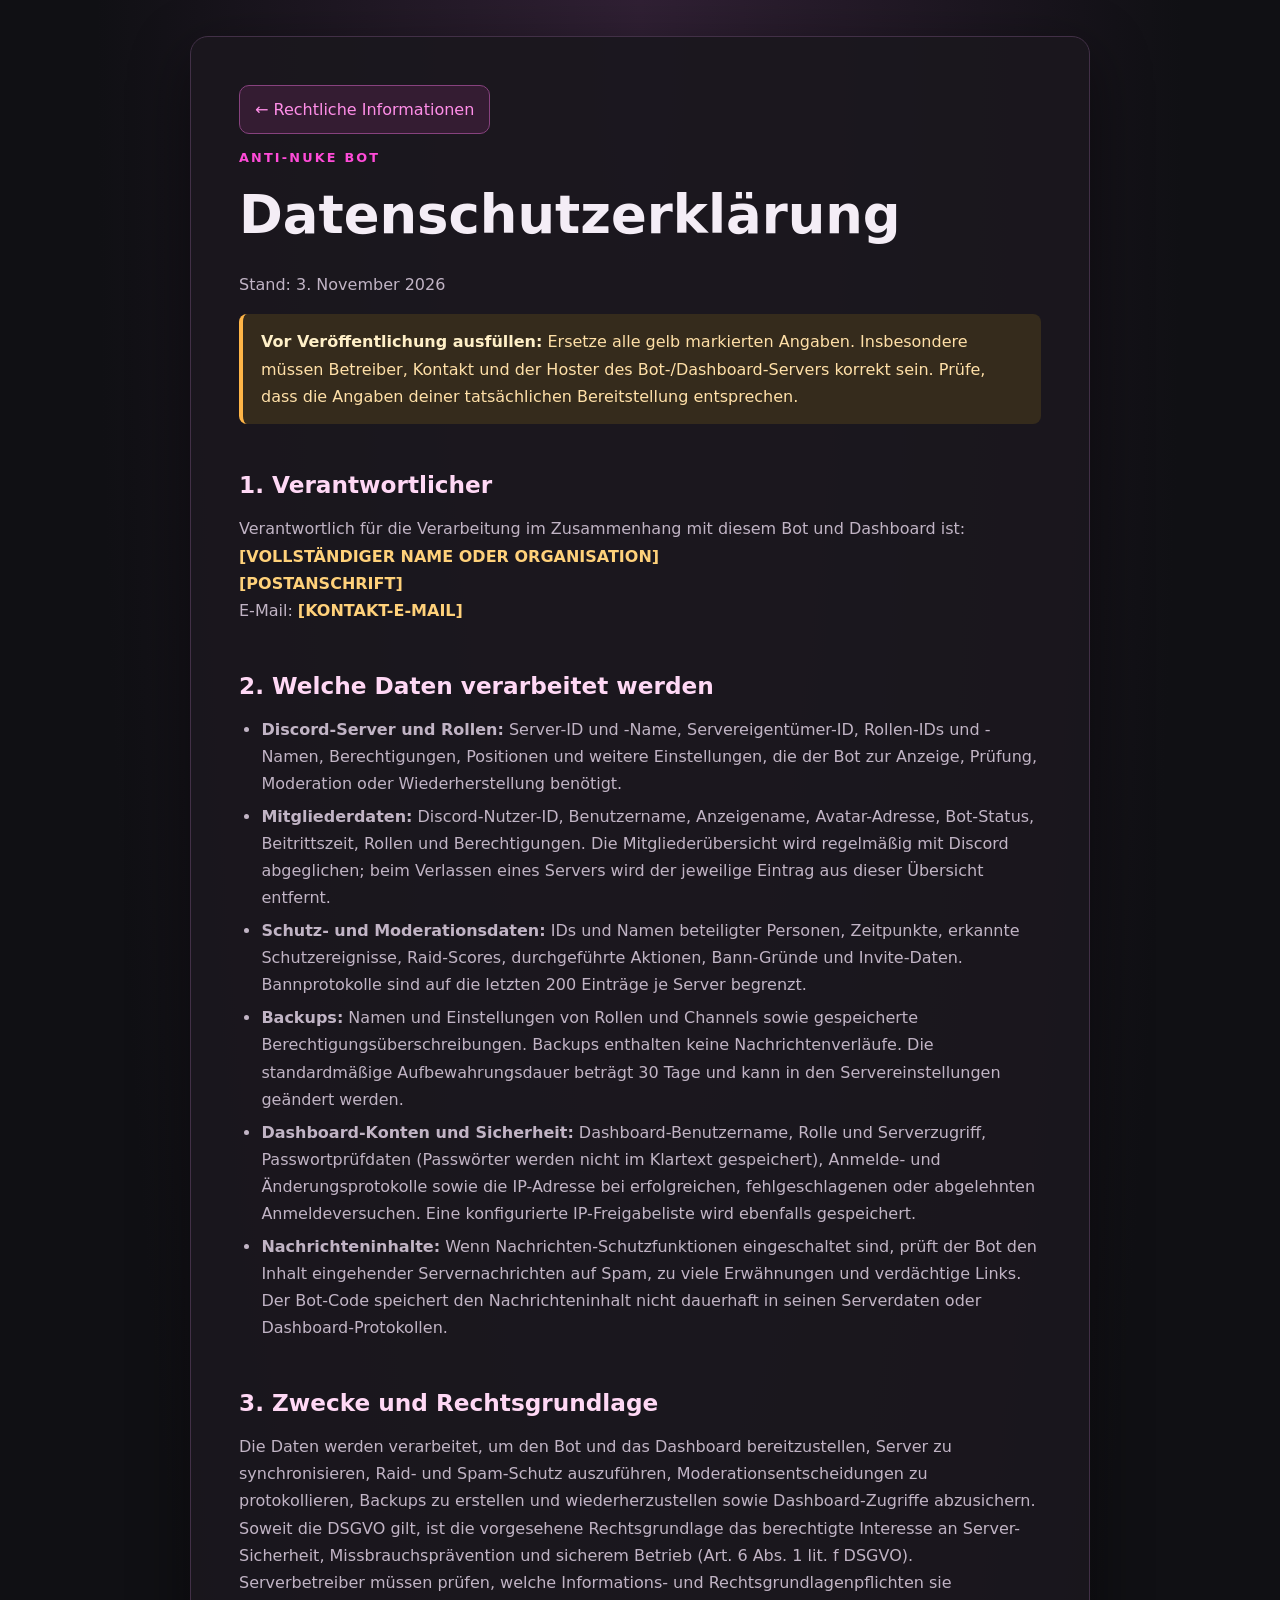
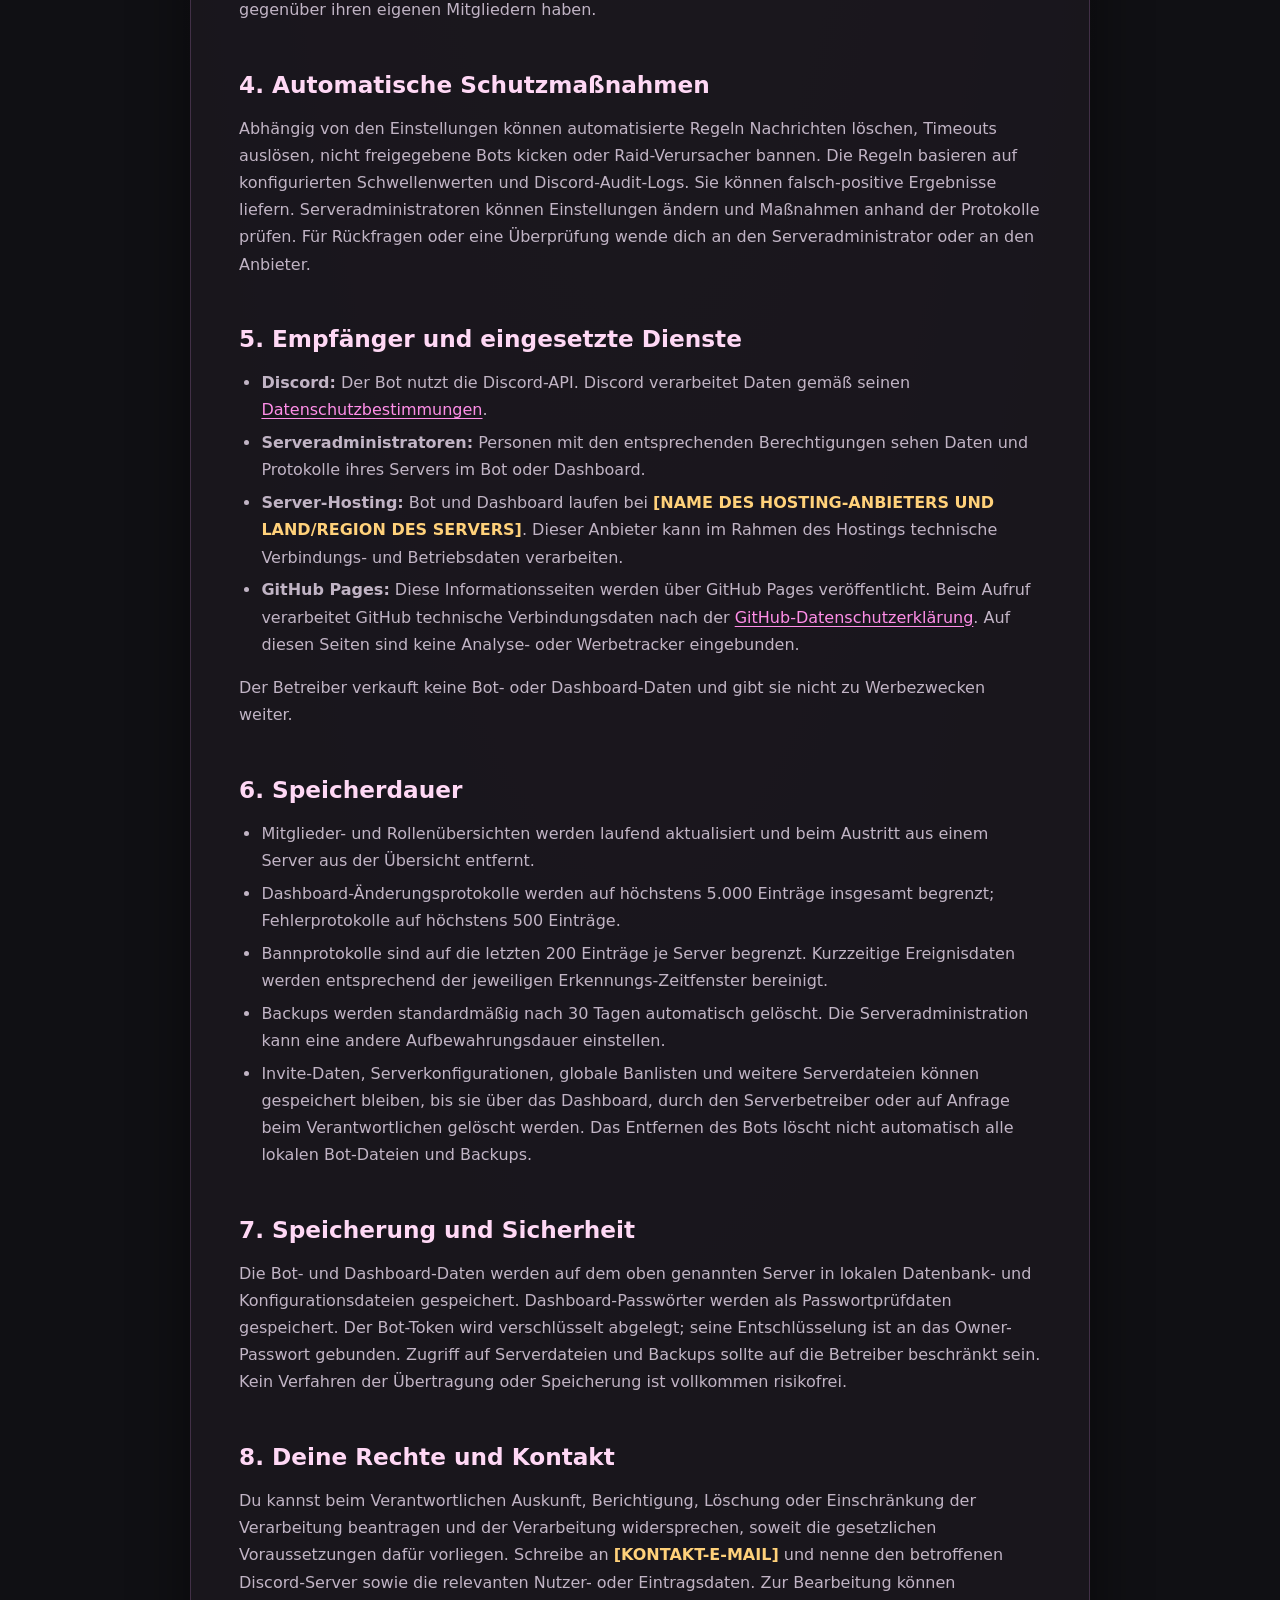
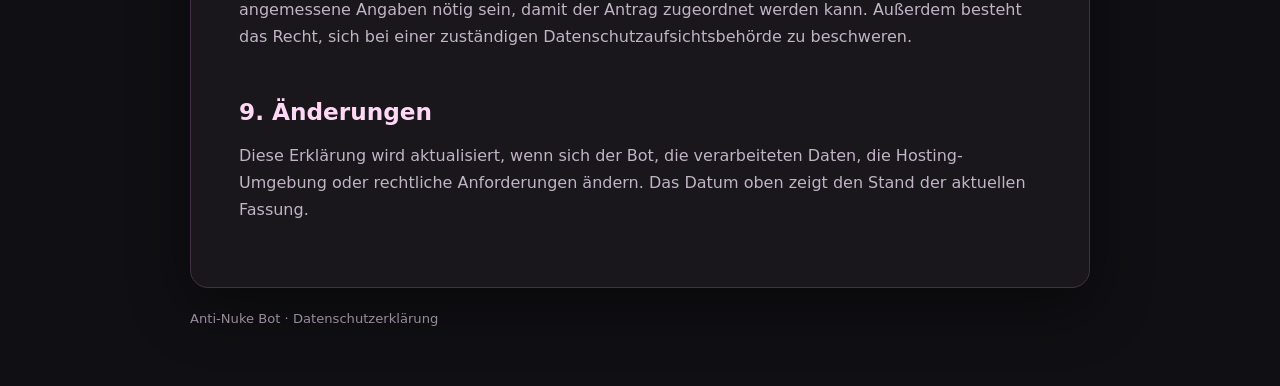
==== privacy.html @ 4ebb4bd0 "Add files via upload" ====
<!doctype html>
<html lang="de">
<head>
  <meta charset="utf-8">
  <meta name="viewport" content="width=device-width, initial-scale=1">
  <meta name="robots" content="index,follow">
  <title>Datenschutzerklärung – Anti-Nuke Bot</title>
  <link rel="stylesheet" href="style.css">
</head>
<body>
<main class="card">
  <a class="back" href="index.html">← Rechtliche Informationen</a>
  <p class="eyebrow">ANTI-NUKE BOT</p>
  <h1>Datenschutzerklärung</h1>
  <p>Stand: 3. November 2026</p>
  <div class="warning"><strong>Vor Veröffentlichung ausfüllen:</strong> Ersetze alle gelb markierten Angaben. Insbesondere müssen Betreiber, Kontakt und der Hoster des Bot-/Dashboard-Servers korrekt sein. Prüfe, dass die Angaben deiner tatsächlichen Bereitstellung entsprechen.</div>

  <h2>1. Verantwortlicher</h2>
  <p>Verantwortlich für die Verarbeitung im Zusammenhang mit diesem Bot und Dashboard ist:<br>
  <span class="placeholder">[VOLLSTÄNDIGER NAME ODER ORGANISATION]</span><br>
  <span class="placeholder">[POSTANSCHRIFT]</span><br>
  E-Mail: <span class="placeholder">[KONTAKT-E-MAIL]</span></p>

  <h2>2. Welche Daten verarbeitet werden</h2>
  <ul>
    <li><strong>Discord-Server und Rollen:</strong> Server-ID und -Name, Servereigentümer-ID, Rollen-IDs und -Namen, Berechtigungen, Positionen und weitere Einstellungen, die der Bot zur Anzeige, Prüfung, Moderation oder Wiederherstellung benötigt.</li>
    <li><strong>Mitgliederdaten:</strong> Discord-Nutzer-ID, Benutzername, Anzeigename, Avatar-Adresse, Bot-Status, Beitrittszeit, Rollen und Berechtigungen. Die Mitgliederübersicht wird regelmäßig mit Discord abgeglichen; beim Verlassen eines Servers wird der jeweilige Eintrag aus dieser Übersicht entfernt.</li>
    <li><strong>Schutz- und Moderationsdaten:</strong> IDs und Namen beteiligter Personen, Zeitpunkte, erkannte Schutzereignisse, Raid-Scores, durchgeführte Aktionen, Bann-Gründe und Invite-Daten. Bannprotokolle sind auf die letzten 200 Einträge je Server begrenzt.</li>
    <li><strong>Backups:</strong> Namen und Einstellungen von Rollen und Channels sowie gespeicherte Berechtigungsüberschreibungen. Backups enthalten keine Nachrichtenverläufe. Die standardmäßige Aufbewahrungsdauer beträgt 30 Tage und kann in den Servereinstellungen geändert werden.</li>
    <li><strong>Dashboard-Konten und Sicherheit:</strong> Dashboard-Benutzername, Rolle und Serverzugriff, Passwortprüfdaten (Passwörter werden nicht im Klartext gespeichert), Anmelde- und Änderungsprotokolle sowie die IP-Adresse bei erfolgreichen, fehlgeschlagenen oder abgelehnten Anmeldeversuchen. Eine konfigurierte IP-Freigabeliste wird ebenfalls gespeichert.</li>
    <li><strong>Nachrichteninhalte:</strong> Wenn Nachrichten-Schutzfunktionen eingeschaltet sind, prüft der Bot den Inhalt eingehender Servernachrichten auf Spam, zu viele Erwähnungen und verdächtige Links. Der Bot-Code speichert den Nachrichteninhalt nicht dauerhaft in seinen Serverdaten oder Dashboard-Protokollen.</li>
  </ul>

  <h2>3. Zwecke und Rechtsgrundlage</h2>
  <p>Die Daten werden verarbeitet, um den Bot und das Dashboard bereitzustellen, Server zu synchronisieren, Raid- und Spam-Schutz auszuführen, Moderationsentscheidungen zu protokollieren, Backups zu erstellen und wiederherzustellen sowie Dashboard-Zugriffe abzusichern. Soweit die DSGVO gilt, ist die vorgesehene Rechtsgrundlage das berechtigte Interesse an Server-Sicherheit, Missbrauchsprävention und sicherem Betrieb (Art. 6 Abs. 1 lit. f DSGVO). Serverbetreiber müssen prüfen, welche Informations- und Rechtsgrundlagenpflichten sie gegenüber ihren eigenen Mitgliedern haben.</p>

  <h2>4. Automatische Schutzmaßnahmen</h2>
  <p>Abhängig von den Einstellungen können automatisierte Regeln Nachrichten löschen, Timeouts auslösen, nicht freigegebene Bots kicken oder Raid-Verursacher bannen. Die Regeln basieren auf konfigurierten Schwellenwerten und Discord-Audit-Logs. Sie können falsch-positive Ergebnisse liefern. Serveradministratoren können Einstellungen ändern und Maßnahmen anhand der Protokolle prüfen. Für Rückfragen oder eine Überprüfung wende dich an den Serveradministrator oder an den Anbieter.</p>

  <h2>5. Empfänger und eingesetzte Dienste</h2>
  <ul>
    <li><strong>Discord:</strong> Der Bot nutzt die Discord-API. Discord verarbeitet Daten gemäß seinen <a href="https://discord.com/privacy">Datenschutzbestimmungen</a>.</li>
    <li><strong>Serveradministratoren:</strong> Personen mit den entsprechenden Berechtigungen sehen Daten und Protokolle ihres Servers im Bot oder Dashboard.</li>
    <li><strong>Server-Hosting:</strong> Bot und Dashboard laufen bei <span class="placeholder">[NAME DES HOSTING-ANBIETERS UND LAND/REGION DES SERVERS]</span>. Dieser Anbieter kann im Rahmen des Hostings technische Verbindungs- und Betriebsdaten verarbeiten.</li>
    <li><strong>GitHub Pages:</strong> Diese Informationsseiten werden über GitHub Pages veröffentlicht. Beim Aufruf verarbeitet GitHub technische Verbindungsdaten nach der <a href="https://docs.github.com/en/site-policy/privacy-policies/github-general-privacy-statement">GitHub-Datenschutzerklärung</a>. Auf diesen Seiten sind keine Analyse- oder Werbetracker eingebunden.</li>
  </ul>
  <p>Der Betreiber verkauft keine Bot- oder Dashboard-Daten und gibt sie nicht zu Werbezwecken weiter.</p>

  <h2>6. Speicherdauer</h2>
  <ul>
    <li>Mitglieder- und Rollenübersichten werden laufend aktualisiert und beim Austritt aus einem Server aus der Übersicht entfernt.</li>
    <li>Dashboard-Änderungsprotokolle werden auf höchstens 5.000 Einträge insgesamt begrenzt; Fehlerprotokolle auf höchstens 500 Einträge.</li>
    <li>Bannprotokolle sind auf die letzten 200 Einträge je Server begrenzt. Kurzzeitige Ereignisdaten werden entsprechend der jeweiligen Erkennungs-Zeitfenster bereinigt.</li>
    <li>Backups werden standardmäßig nach 30 Tagen automatisch gelöscht. Die Serveradministration kann eine andere Aufbewahrungsdauer einstellen.</li>
    <li>Invite-Daten, Serverkonfigurationen, globale Banlisten und weitere Serverdateien können gespeichert bleiben, bis sie über das Dashboard, durch den Serverbetreiber oder auf Anfrage beim Verantwortlichen gelöscht werden. Das Entfernen des Bots löscht nicht automatisch alle lokalen Bot-Dateien und Backups.</li>
  </ul>

  <h2>7. Speicherung und Sicherheit</h2>
  <p>Die Bot- und Dashboard-Daten werden auf dem oben genannten Server in lokalen Datenbank- und Konfigurationsdateien gespeichert. Dashboard-Passwörter werden als Passwortprüfdaten gespeichert. Der Bot-Token wird verschlüsselt abgelegt; seine Entschlüsselung ist an das Owner-Passwort gebunden. Zugriff auf Serverdateien und Backups sollte auf die Betreiber beschränkt sein. Kein Verfahren der Übertragung oder Speicherung ist vollkommen risikofrei.</p>

  <h2>8. Deine Rechte und Kontakt</h2>
  <p>Du kannst beim Verantwortlichen Auskunft, Berichtigung, Löschung oder Einschränkung der Verarbeitung beantragen und der Verarbeitung widersprechen, soweit die gesetzlichen Voraussetzungen dafür vorliegen. Schreibe an <span class="placeholder">[KONTAKT-E-MAIL]</span> und nenne den betroffenen Discord-Server sowie die relevanten Nutzer- oder Eintragsdaten. Zur Bearbeitung können angemessene Angaben nötig sein, damit der Antrag zugeordnet werden kann. Außerdem besteht das Recht, sich bei einer zuständigen Datenschutzaufsichtsbehörde zu beschweren.</p>

  <h2>9. Änderungen</h2>
  <p>Diese Erklärung wird aktualisiert, wenn sich der Bot, die verarbeiteten Daten, die Hosting-Umgebung oder rechtliche Anforderungen ändern. Das Datum oben zeigt den Stand der aktuellen Fassung.</p>
</main>
<footer>Anti-Nuke Bot · Datenschutzerklärung</footer>
</body>
</html>
---- style.css ----
:root{color-scheme:dark;--bg:#101014;--card:#1a171e;--line:#423047;--text:#f4edf6;--muted:#c1b4c5;--accent:#ff4bd8}
*{box-sizing:border-box}body{margin:0;background:radial-gradient(ellipse at top,#302034,var(--bg) 60%);color:var(--text);font:16px/1.7 system-ui,-apple-system,"Segoe UI",sans-serif;padding:36px 18px}
main{max-width:900px;margin:0 auto}.card{background:#1a171eed;border:1px solid var(--line);border-radius:18px;padding:clamp(22px,5vw,48px);box-shadow:0 18px 60px #0007}
h1,h2,h3{line-height:1.25}h1{font-size:clamp(2rem,5vw,3.3rem);margin:.2em 0 .45em}h2{font-size:1.45rem;margin:2em 0 .5em;color:#ffd8f5}h3{font-size:1.1rem;margin:1.5em 0 .4em}p,li{color:var(--muted)}a{color:#ff8ee8;text-underline-offset:3px}a:hover{color:#fff}.eyebrow{letter-spacing:.17em;color:var(--accent);font-weight:800;font-size:.8rem}.small{font-size:.88rem;color:#9d8fa2;margin-top:2rem}.links{display:flex;flex-wrap:wrap;gap:12px;margin-top:28px}.links a,.back{display:inline-block;border:1px solid #87427e;border-radius:10px;padding:10px 15px;text-decoration:none;background:#341c32}.links a:hover,.back:hover{background:#522148}.warning{border-left:4px solid #ffb547;background:#352b1c;padding:14px 18px;border-radius:8px;color:#ffe0a8}.warning strong{color:#fff0c8}.placeholder{color:#ffd17a;font-weight:700}ul{padding-left:1.4rem}li{margin:.35rem 0}footer{max-width:900px;margin:20px auto;color:#978b9b;font-size:.82rem}
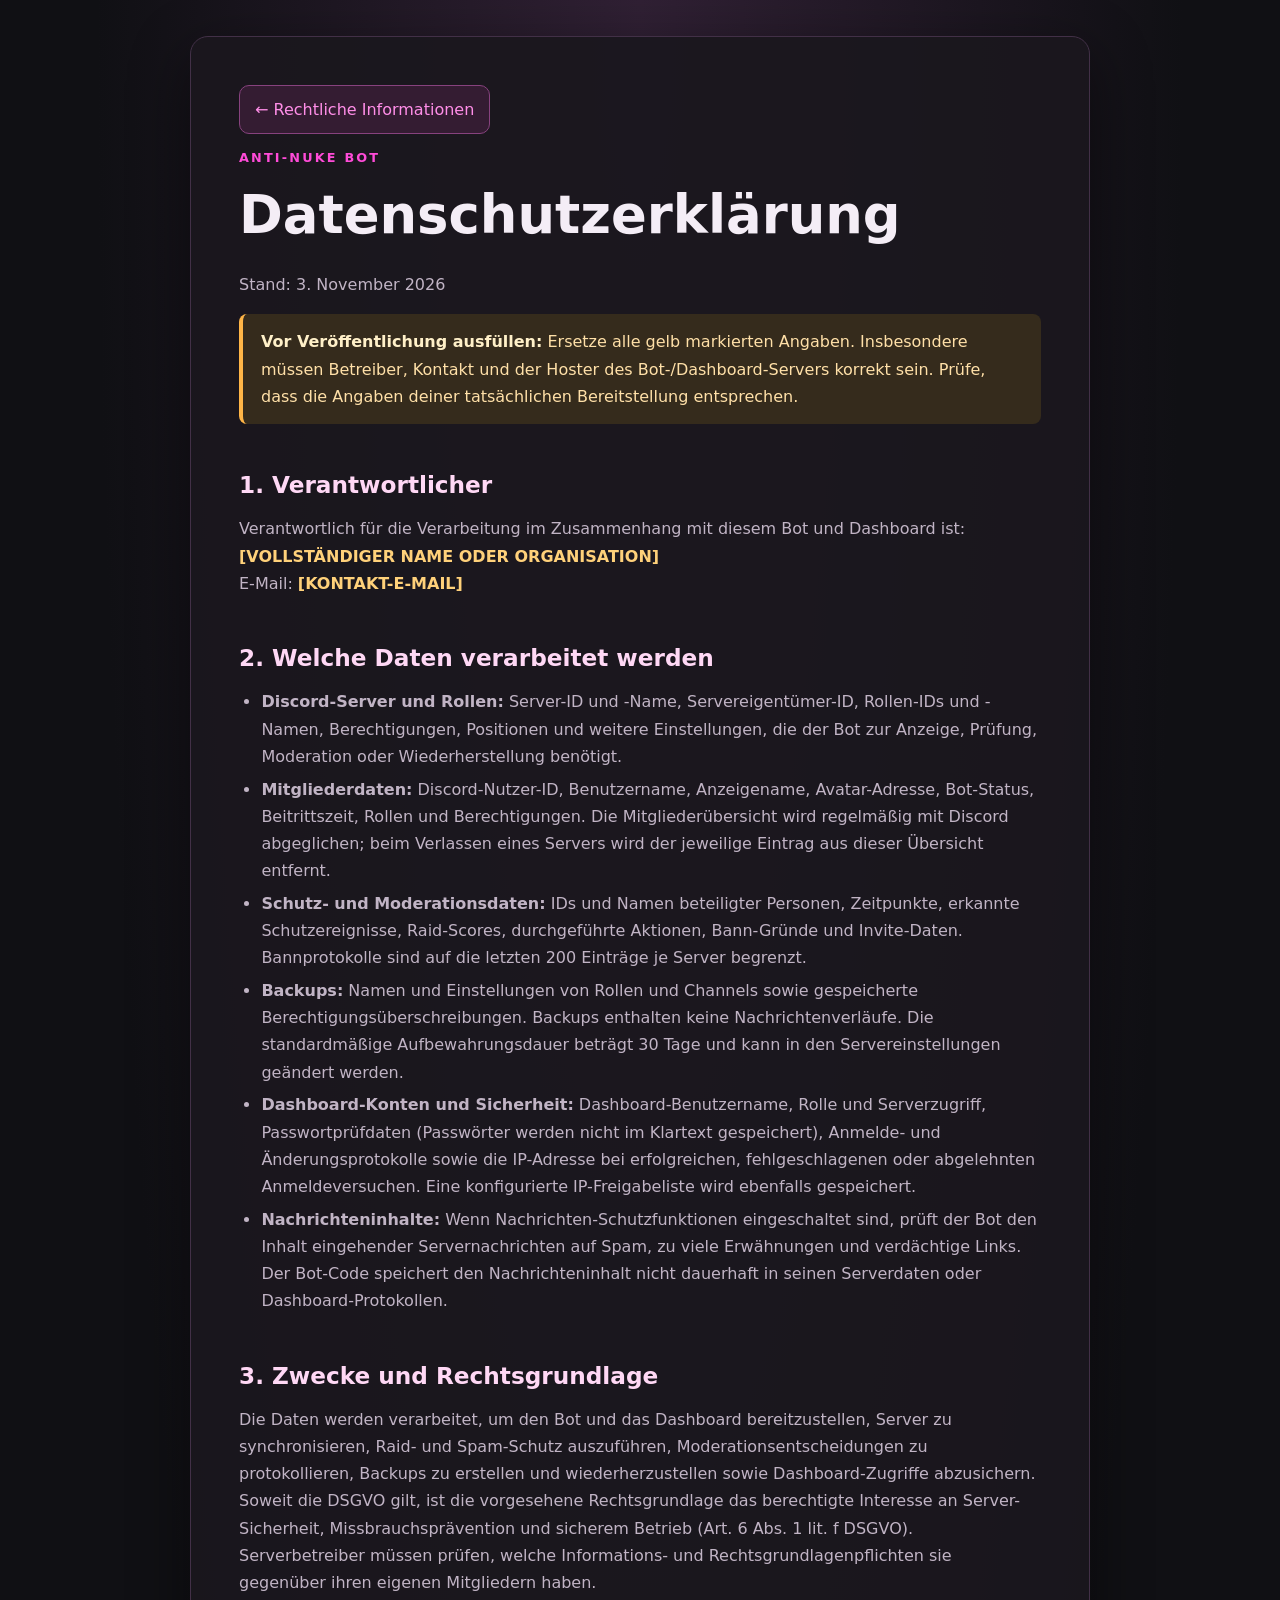
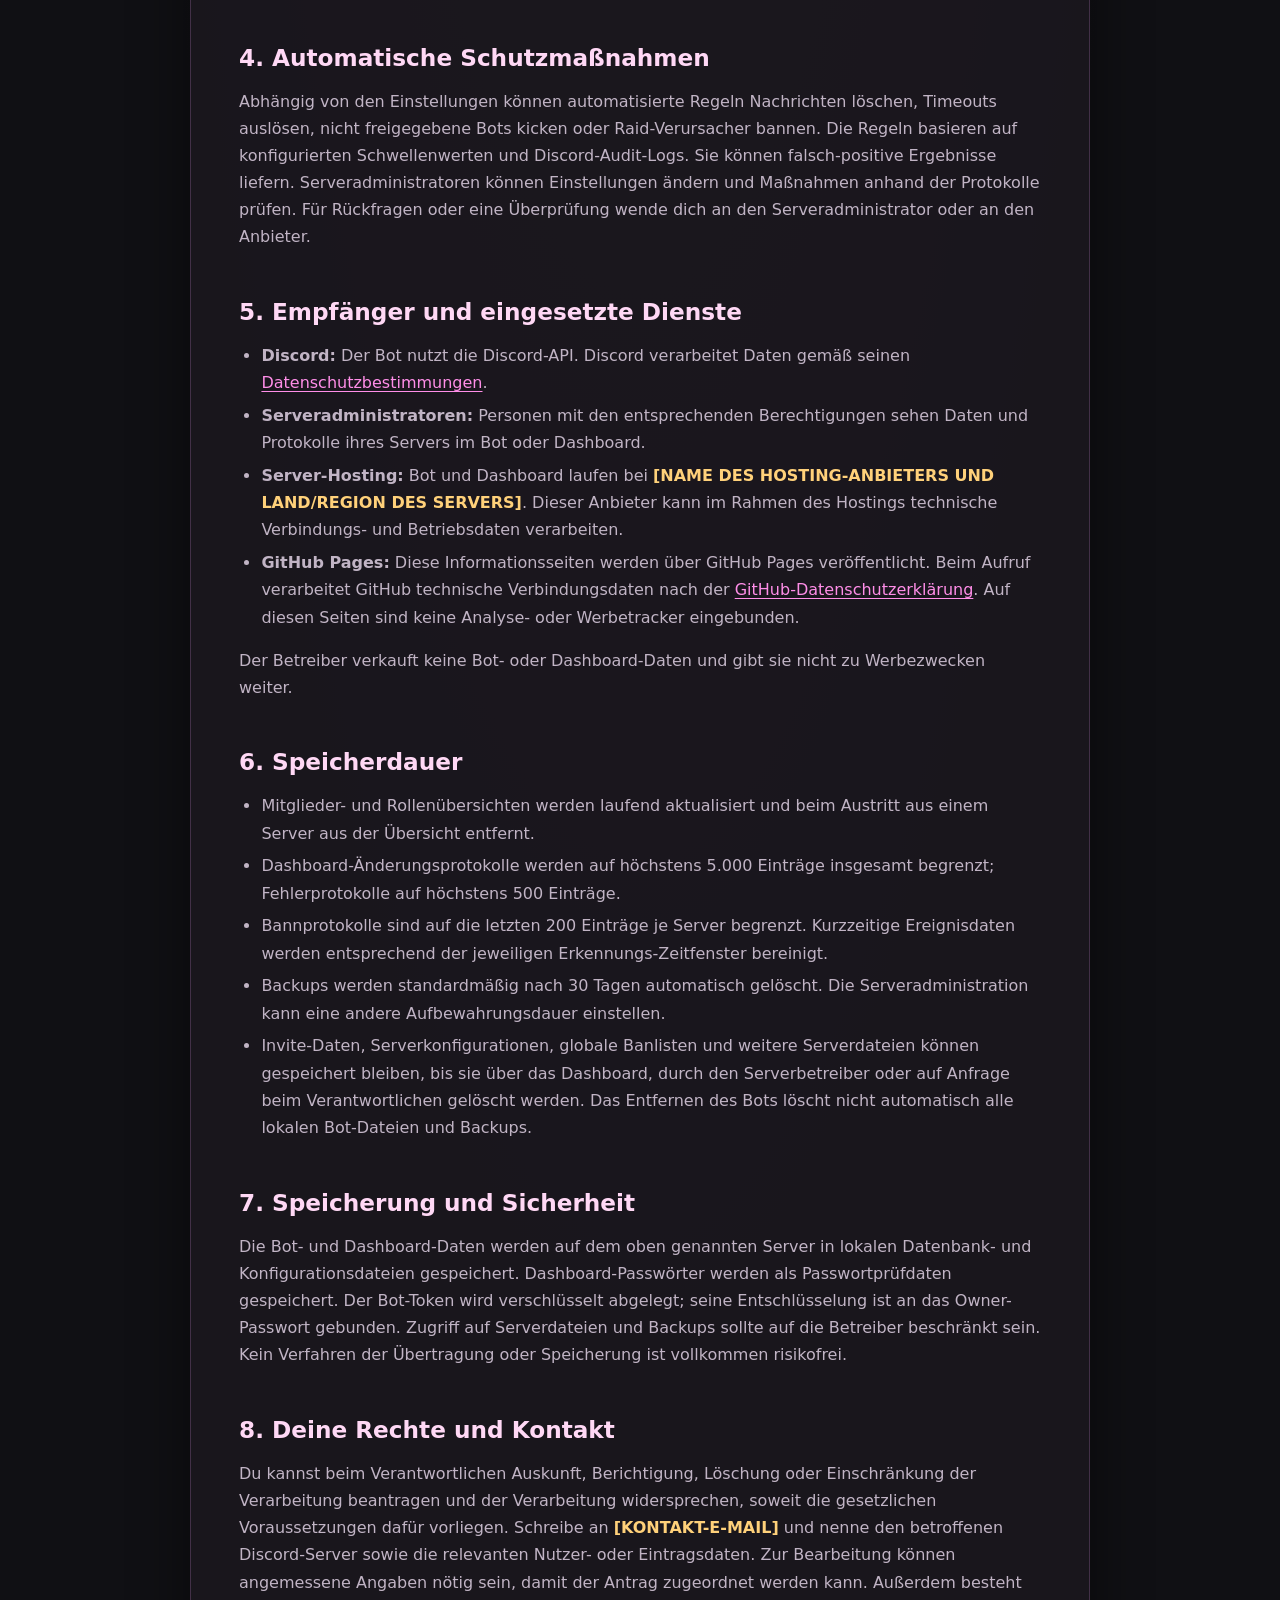
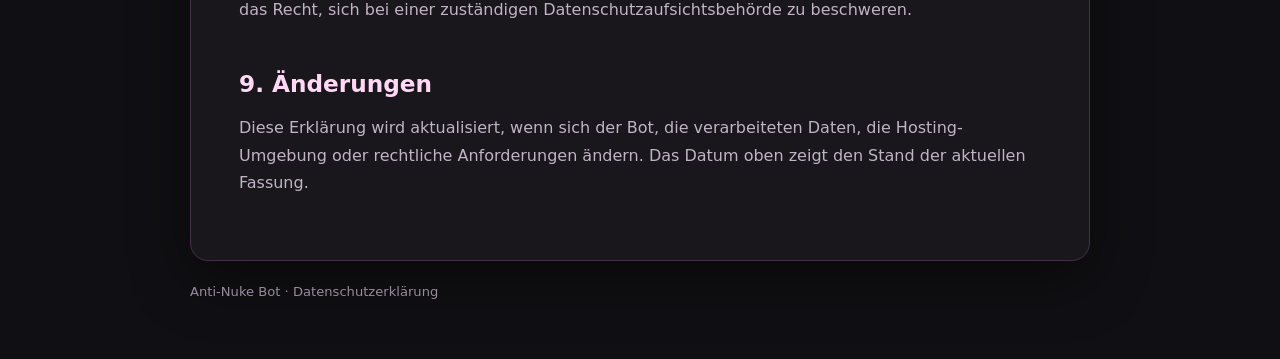
==== commit a8e20237: "Add files via upload" ====
--- a/privacy.html
+++ b/privacy.html
@@ -18,7 +18,6 @@
   <h2>1. Verantwortlicher</h2>
   <p>Verantwortlich für die Verarbeitung im Zusammenhang mit diesem Bot und Dashboard ist:<br>
   <span class="placeholder">[VOLLSTÄNDIGER NAME ODER ORGANISATION]</span><br>
-  <span class="placeholder">[POSTANSCHRIFT]</span><br>
   E-Mail: <span class="placeholder">[KONTAKT-E-MAIL]</span></p>
 
   <h2>2. Welche Daten verarbeitet werden</h2>
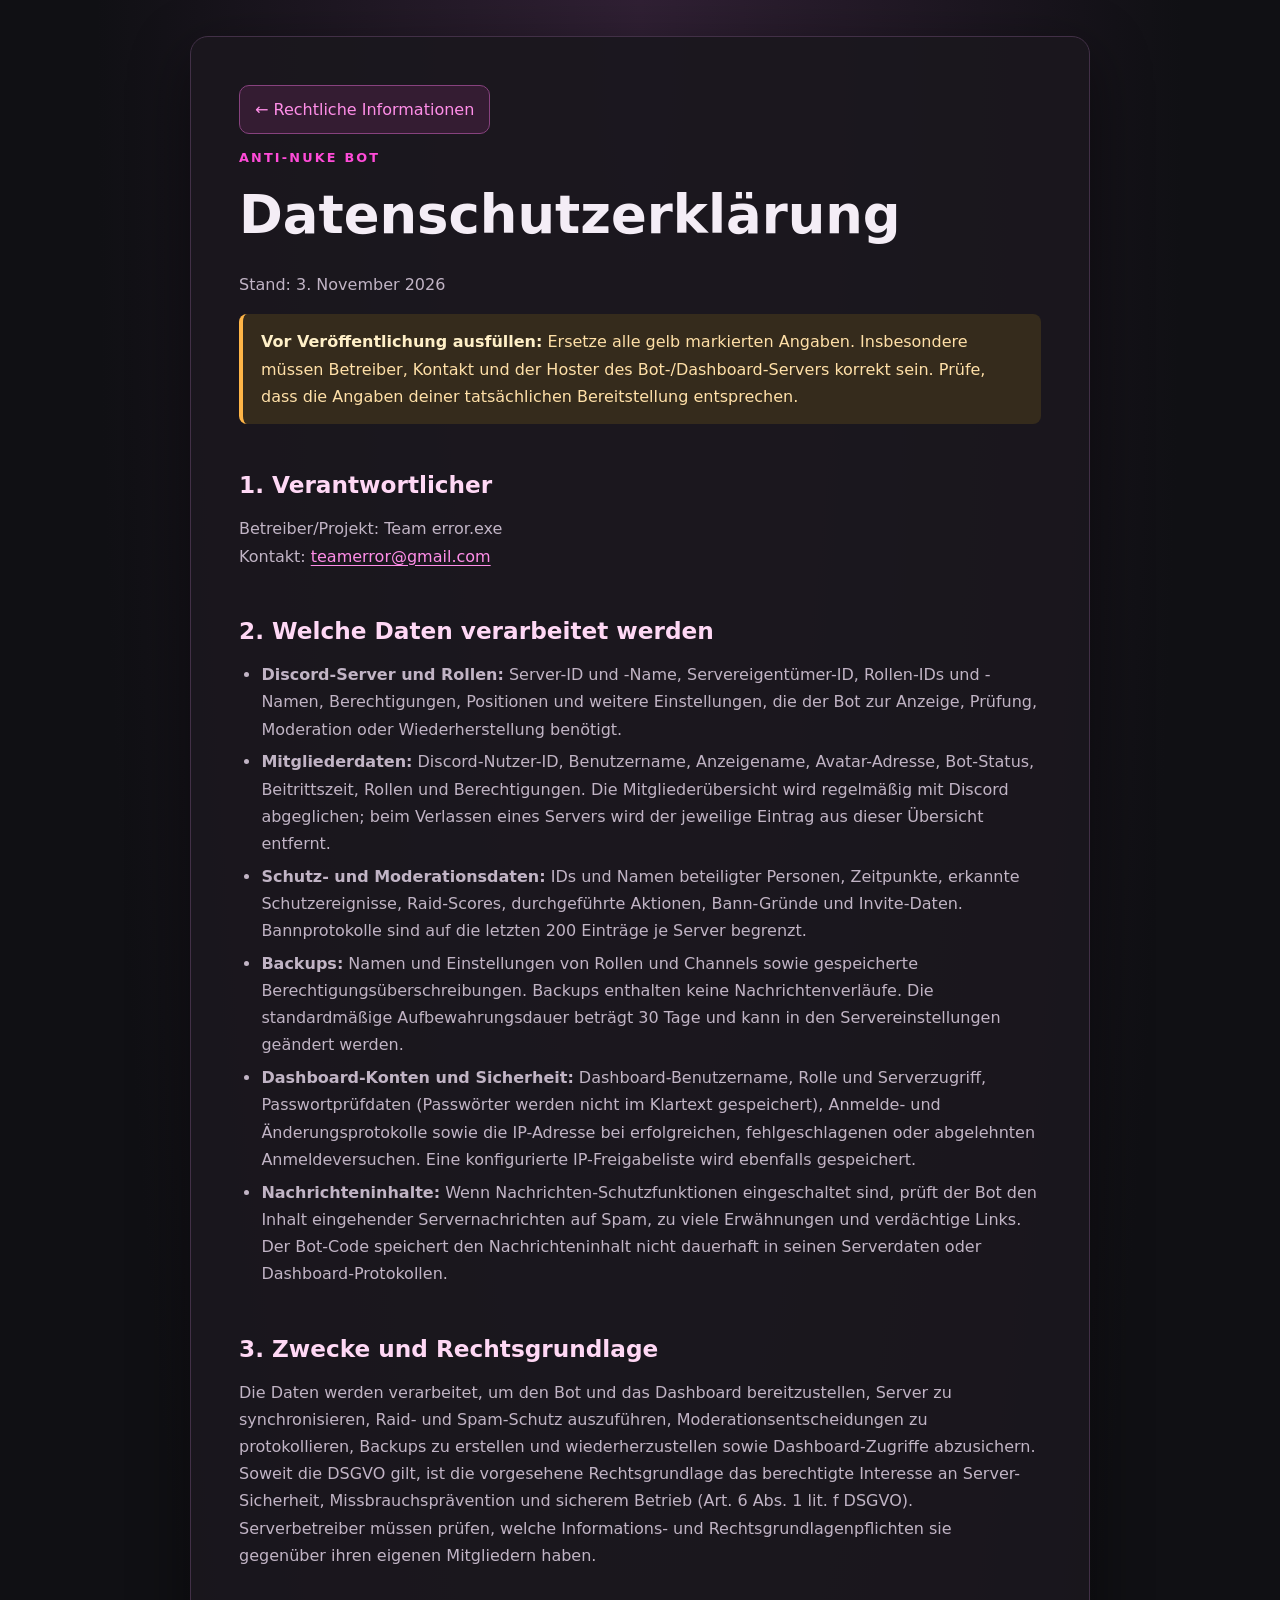
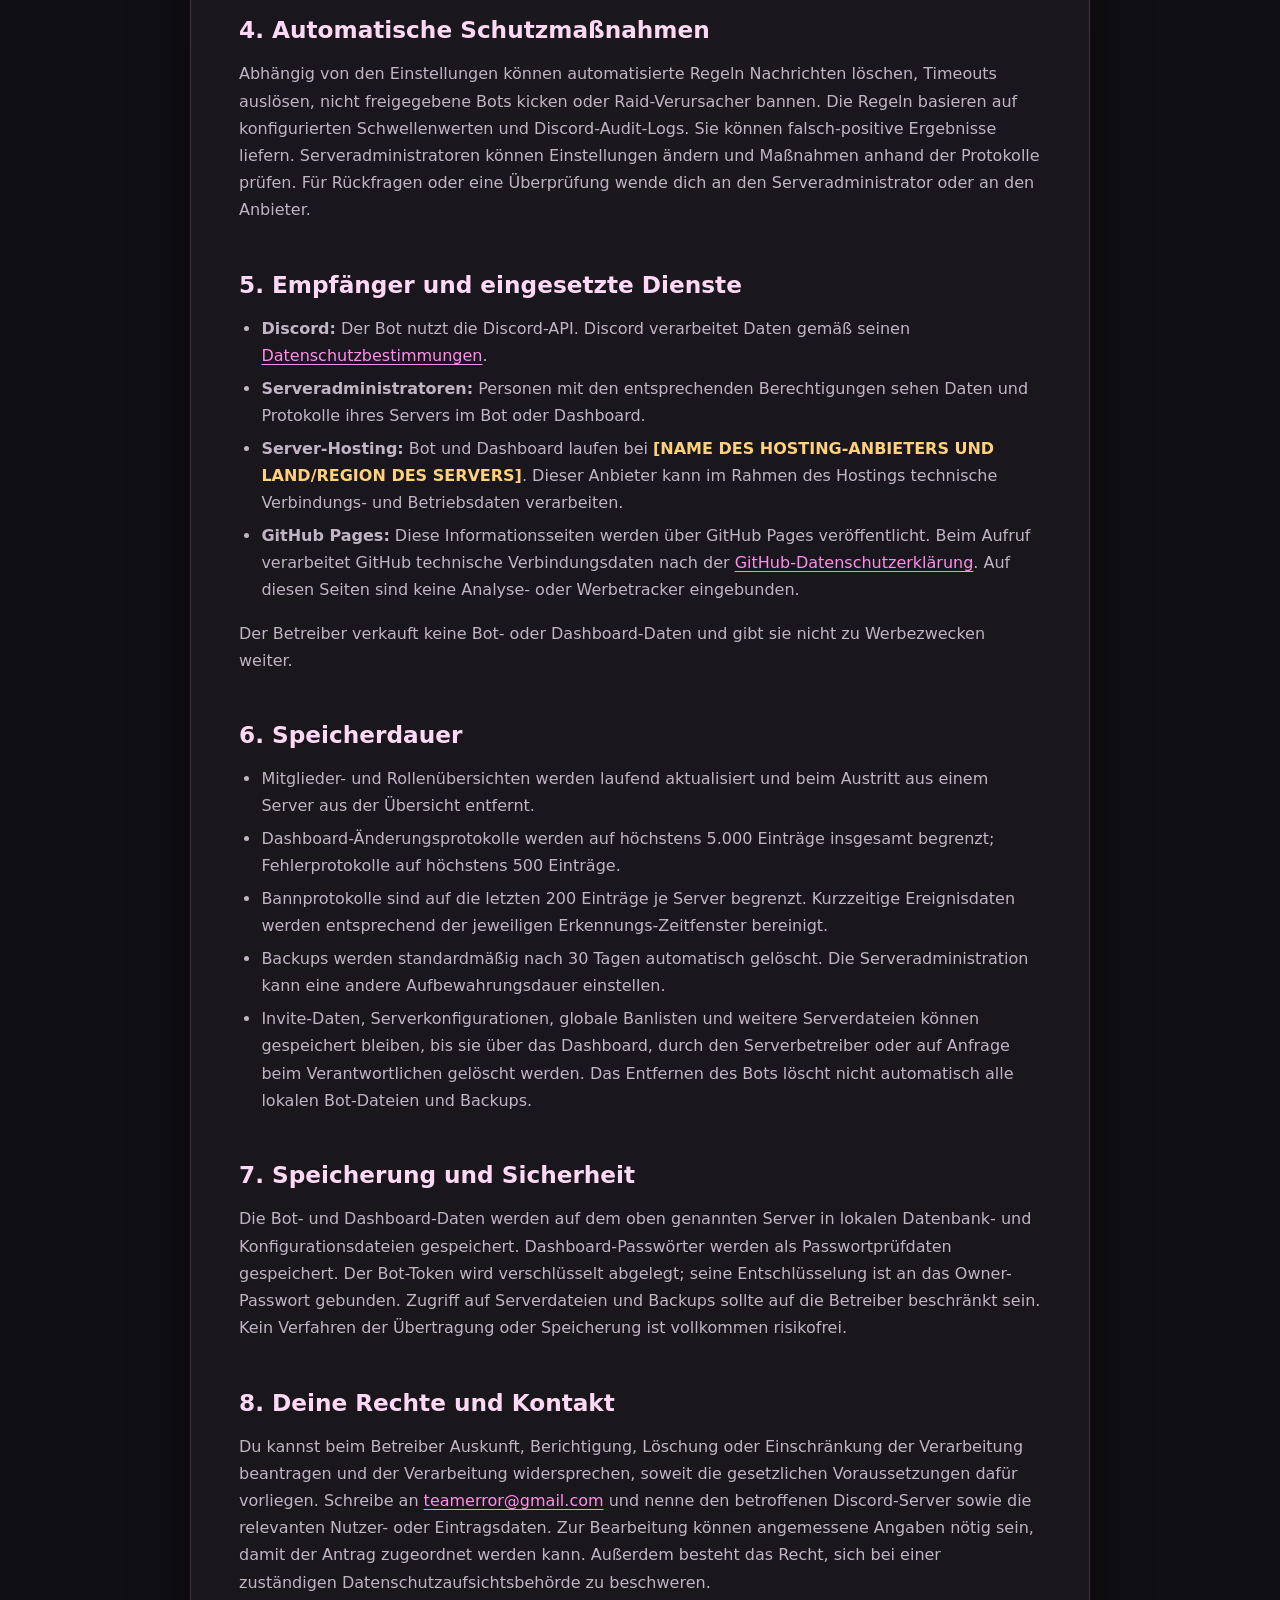
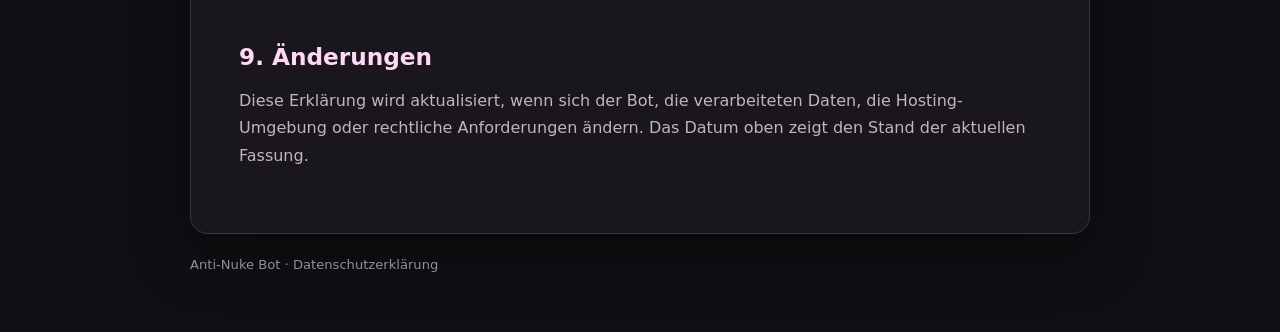
==== commit abfc3b91: "Add files via upload" ====
--- a/privacy.html
+++ b/privacy.html
@@ -16,9 +16,8 @@
   <div class="warning"><strong>Vor Veröffentlichung ausfüllen:</strong> Ersetze alle gelb markierten Angaben. Insbesondere müssen Betreiber, Kontakt und der Hoster des Bot-/Dashboard-Servers korrekt sein. Prüfe, dass die Angaben deiner tatsächlichen Bereitstellung entsprechen.</div>
 
   <h2>1. Verantwortlicher</h2>
-  <p>Verantwortlich für die Verarbeitung im Zusammenhang mit diesem Bot und Dashboard ist:<br>
-  <span class="placeholder">[VOLLSTÄNDIGER NAME ODER ORGANISATION]</span><br>
-  E-Mail: <span class="placeholder">[KONTAKT-E-MAIL]</span></p>
+  <p>Betreiber/Projekt: Team error.exe<br>
+  Kontakt: <a href="mailto:teamerror@gmail.com">teamerror@gmail.com</a></p>
 
   <h2>2. Welche Daten verarbeitet werden</h2>
   <ul>
@@ -58,7 +57,7 @@
   <p>Die Bot- und Dashboard-Daten werden auf dem oben genannten Server in lokalen Datenbank- und Konfigurationsdateien gespeichert. Dashboard-Passwörter werden als Passwortprüfdaten gespeichert. Der Bot-Token wird verschlüsselt abgelegt; seine Entschlüsselung ist an das Owner-Passwort gebunden. Zugriff auf Serverdateien und Backups sollte auf die Betreiber beschränkt sein. Kein Verfahren der Übertragung oder Speicherung ist vollkommen risikofrei.</p>
 
   <h2>8. Deine Rechte und Kontakt</h2>
-  <p>Du kannst beim Verantwortlichen Auskunft, Berichtigung, Löschung oder Einschränkung der Verarbeitung beantragen und der Verarbeitung widersprechen, soweit die gesetzlichen Voraussetzungen dafür vorliegen. Schreibe an <span class="placeholder">[KONTAKT-E-MAIL]</span> und nenne den betroffenen Discord-Server sowie die relevanten Nutzer- oder Eintragsdaten. Zur Bearbeitung können angemessene Angaben nötig sein, damit der Antrag zugeordnet werden kann. Außerdem besteht das Recht, sich bei einer zuständigen Datenschutzaufsichtsbehörde zu beschweren.</p>
+  <p>Du kannst beim Betreiber Auskunft, Berichtigung, Löschung oder Einschränkung der Verarbeitung beantragen und der Verarbeitung widersprechen, soweit die gesetzlichen Voraussetzungen dafür vorliegen. Schreibe an <a href="mailto:teamerror@gmail.com">teamerror@gmail.com</a> und nenne den betroffenen Discord-Server sowie die relevanten Nutzer- oder Eintragsdaten. Zur Bearbeitung können angemessene Angaben nötig sein, damit der Antrag zugeordnet werden kann. Außerdem besteht das Recht, sich bei einer zuständigen Datenschutzaufsichtsbehörde zu beschweren.</p>
 
   <h2>9. Änderungen</h2>
   <p>Diese Erklärung wird aktualisiert, wenn sich der Bot, die verarbeiteten Daten, die Hosting-Umgebung oder rechtliche Anforderungen ändern. Das Datum oben zeigt den Stand der aktuellen Fassung.</p>
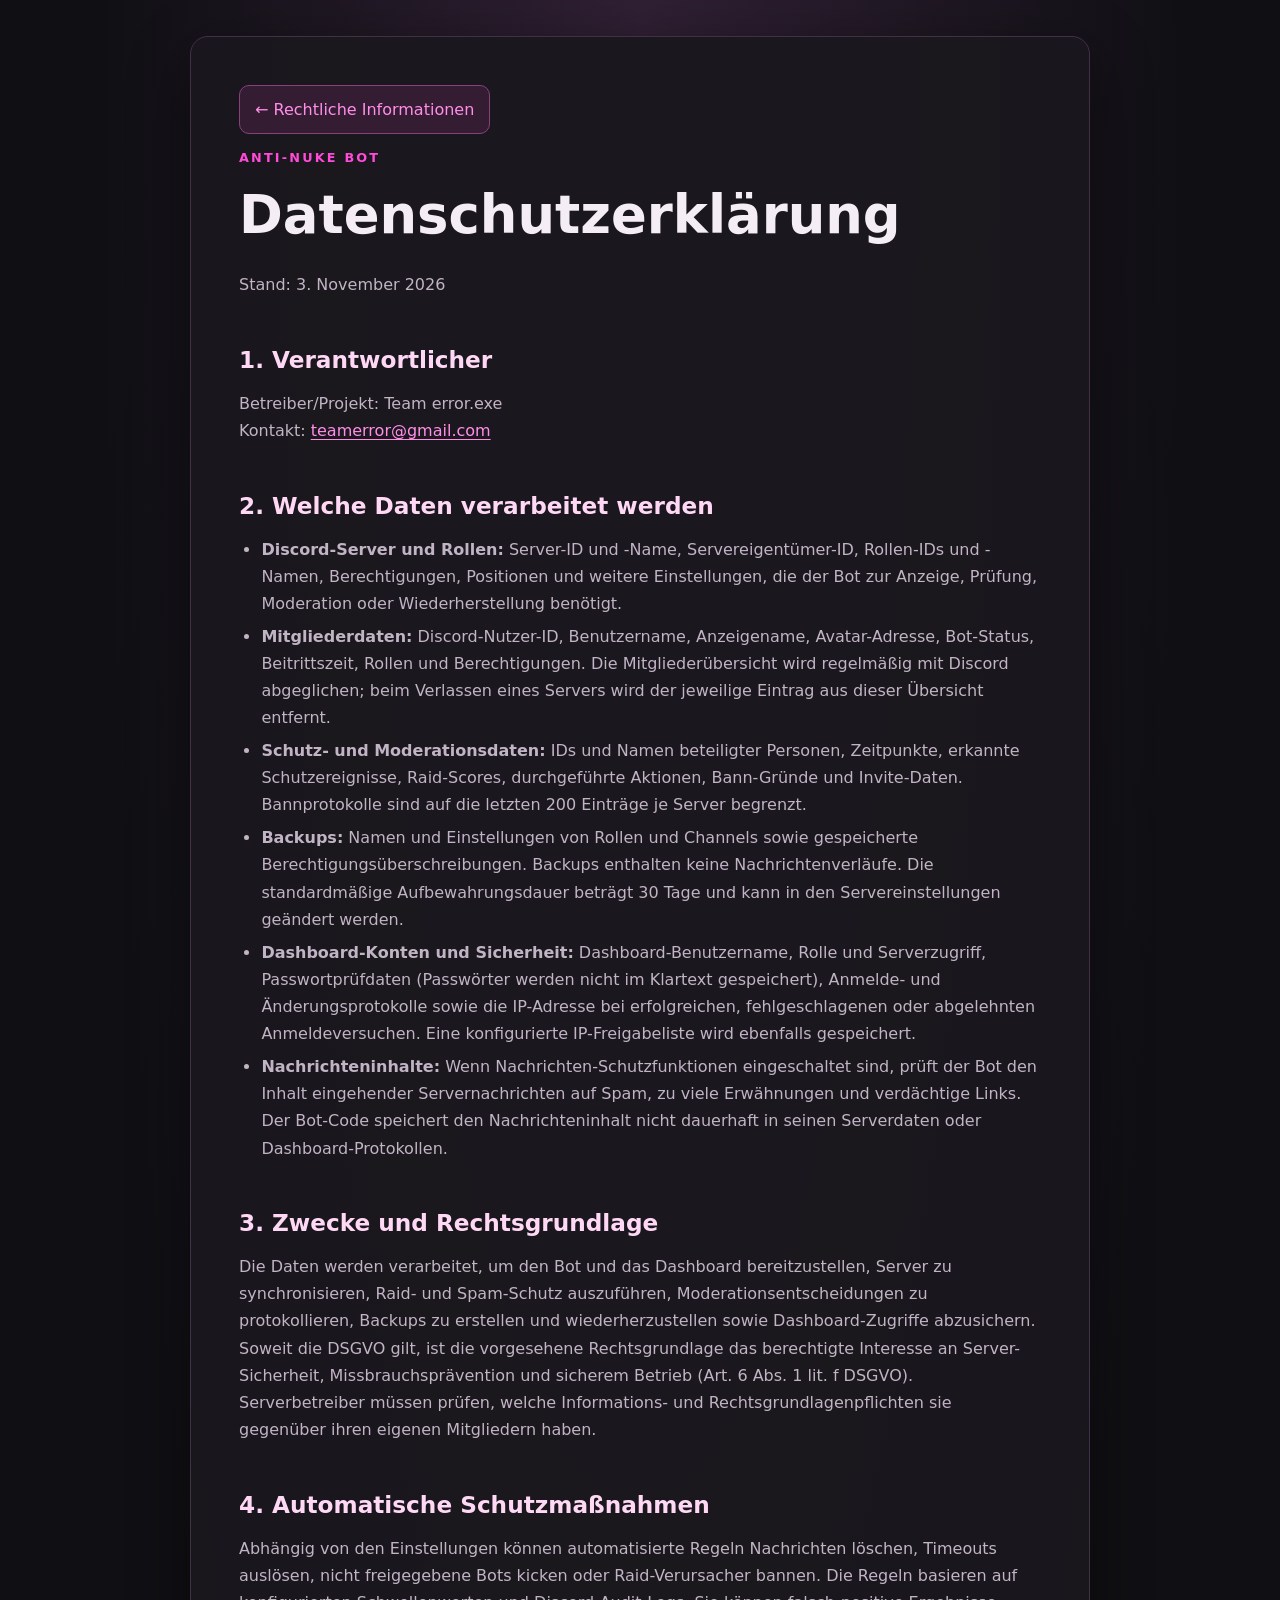
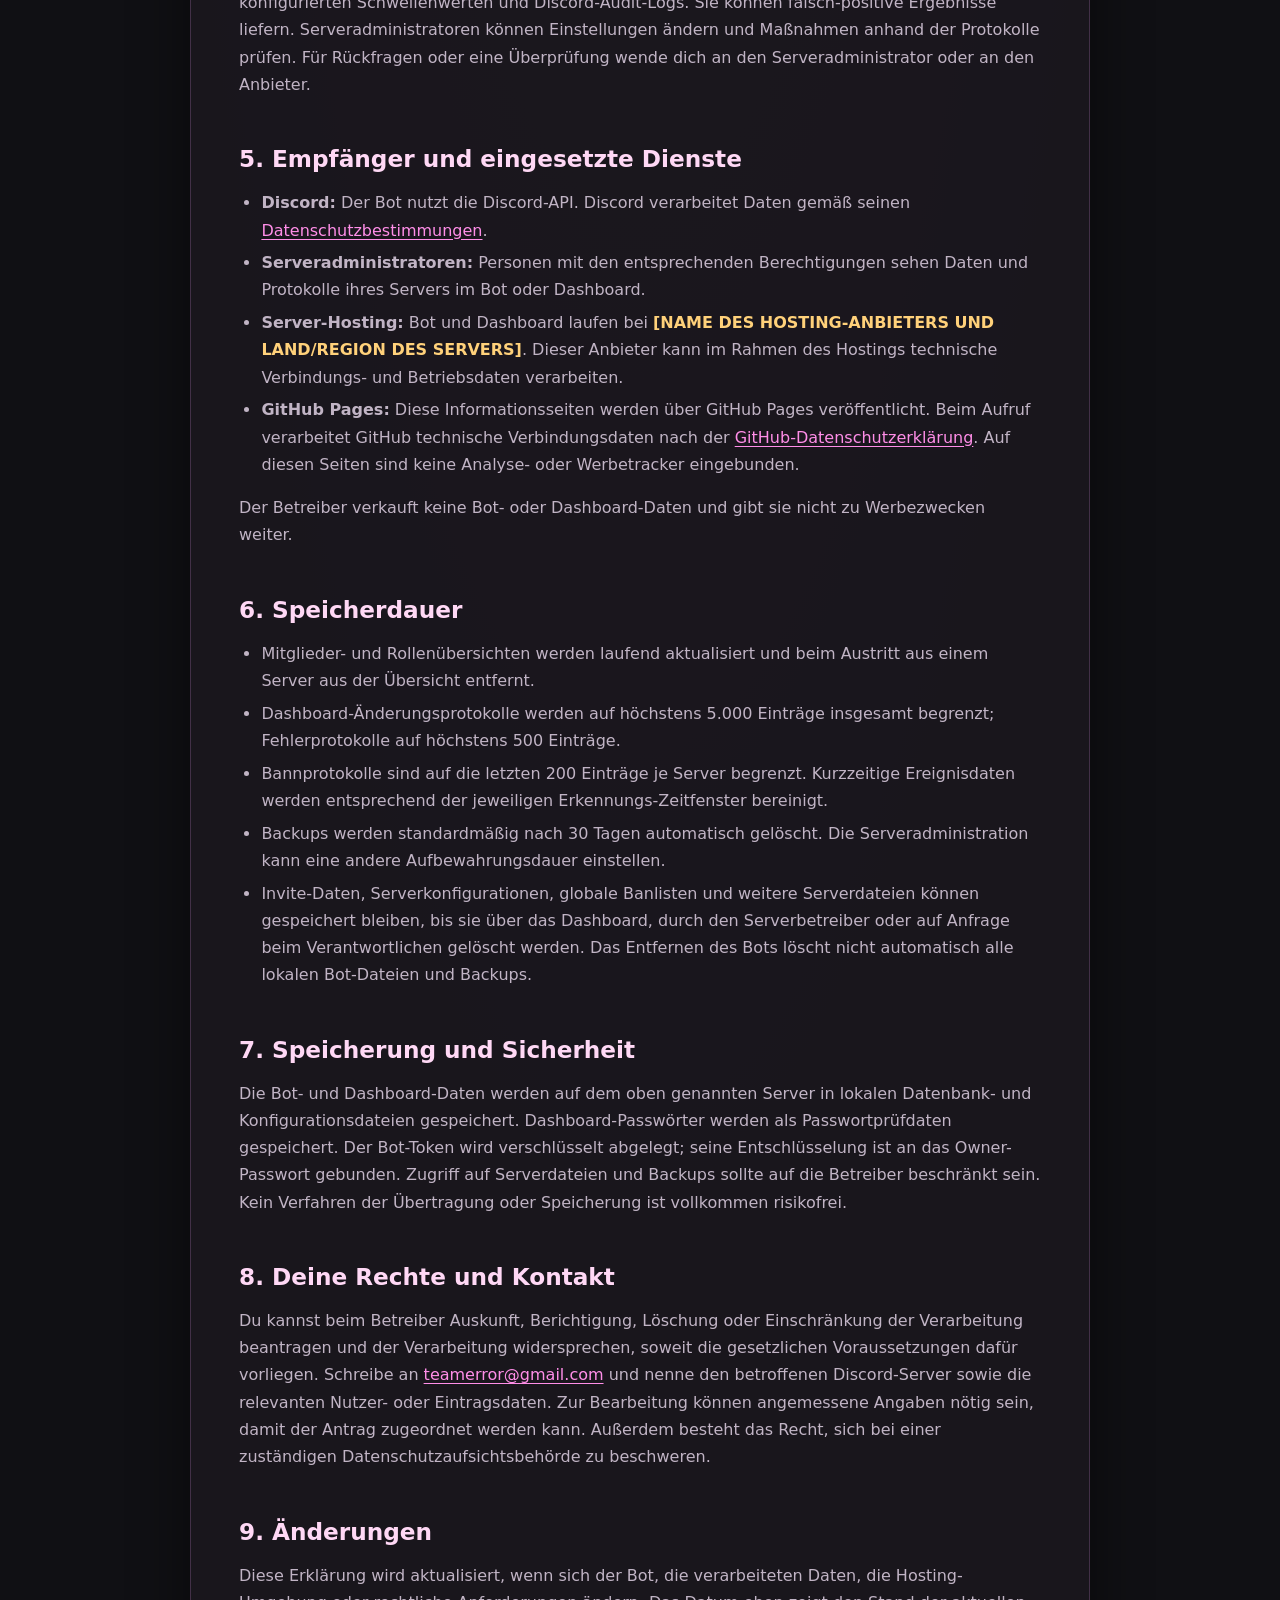
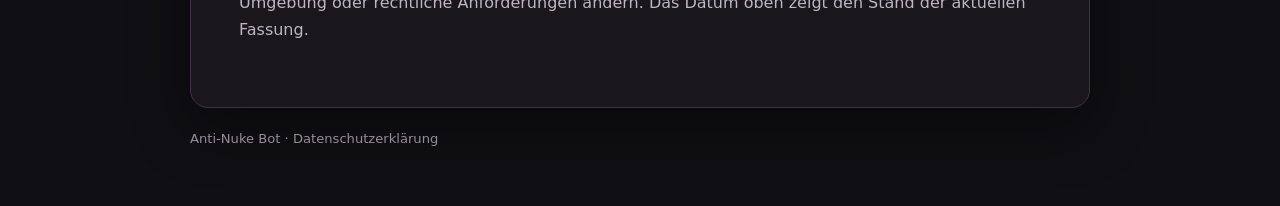
==== commit a74b9596: "Add files via upload" ====
--- a/privacy.html
+++ b/privacy.html
@@ -13,8 +13,6 @@
   <p class="eyebrow">ANTI-NUKE BOT</p>
   <h1>Datenschutzerklärung</h1>
   <p>Stand: 3. November 2026</p>
-  <div class="warning"><strong>Vor Veröffentlichung ausfüllen:</strong> Ersetze alle gelb markierten Angaben. Insbesondere müssen Betreiber, Kontakt und der Hoster des Bot-/Dashboard-Servers korrekt sein. Prüfe, dass die Angaben deiner tatsächlichen Bereitstellung entsprechen.</div>
-
   <h2>1. Verantwortlicher</h2>
   <p>Betreiber/Projekt: Team error.exe<br>
   Kontakt: <a href="mailto:teamerror@gmail.com">teamerror@gmail.com</a></p>
